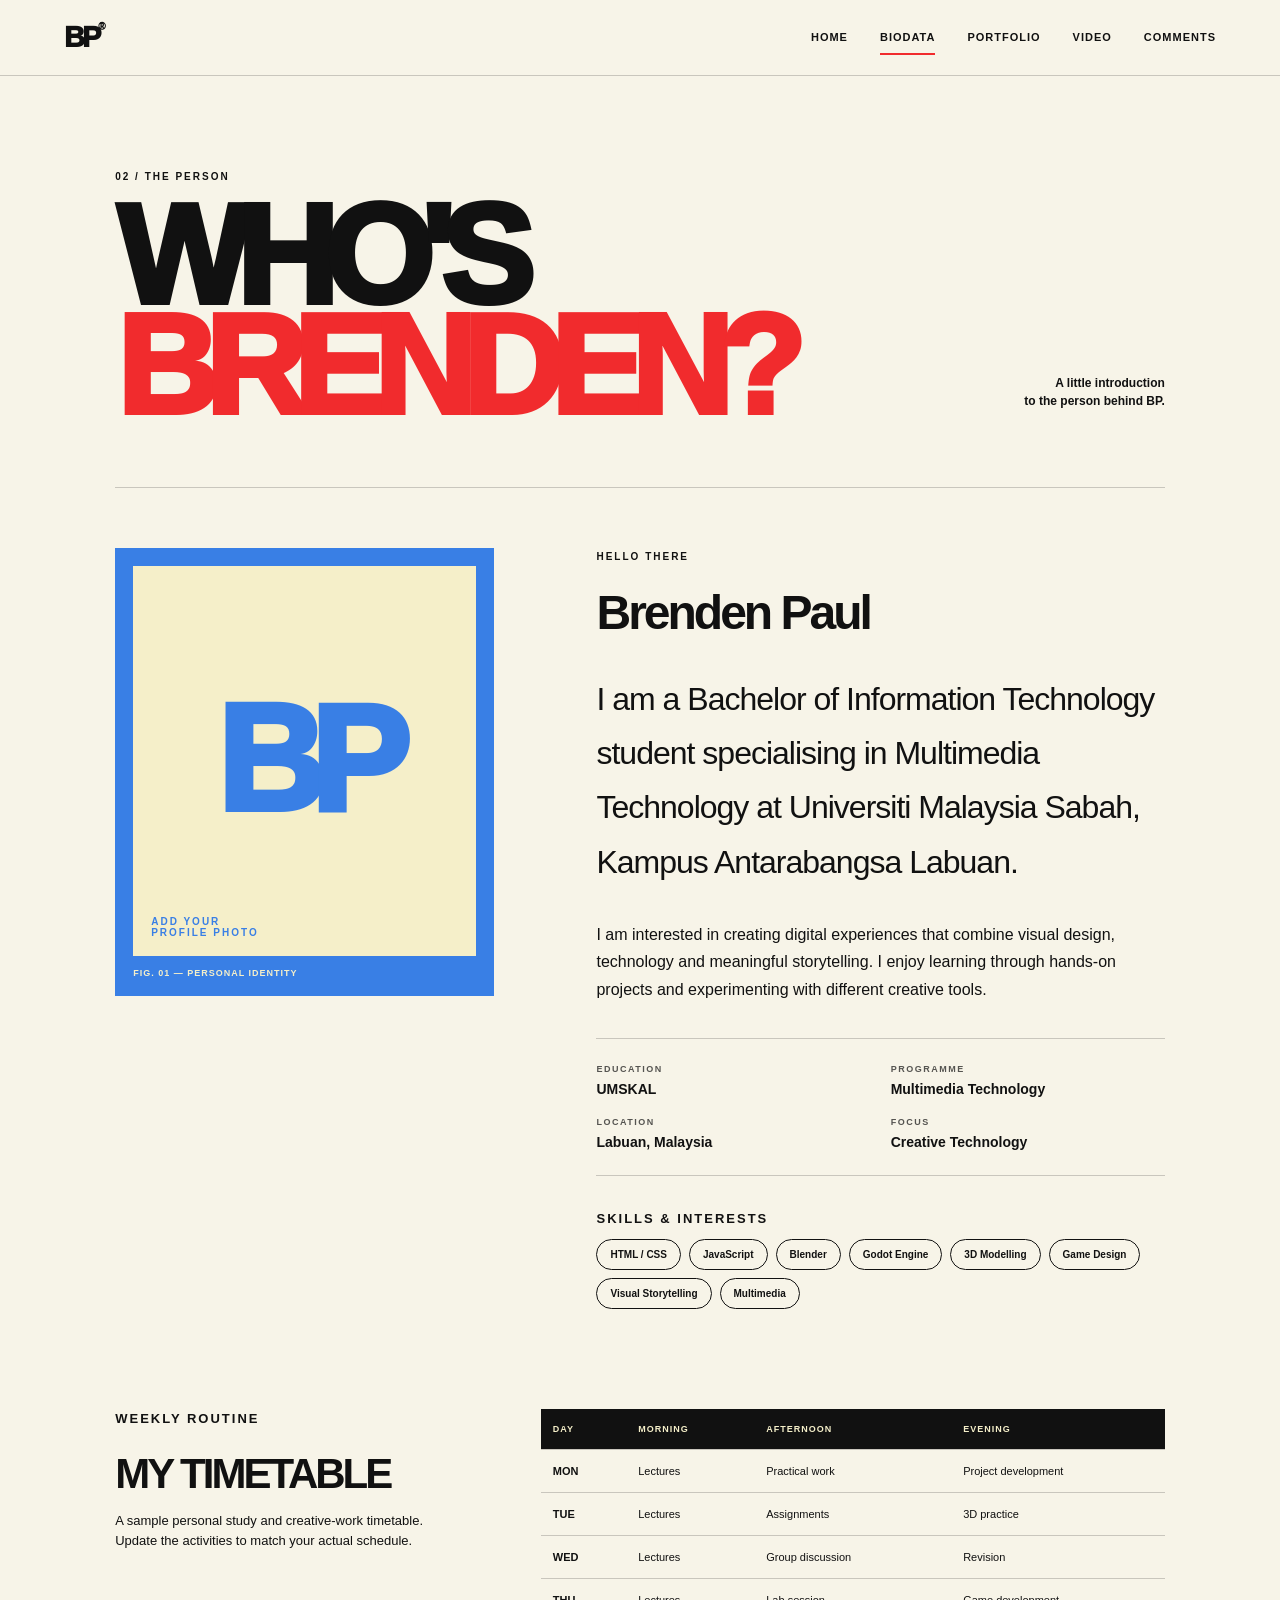
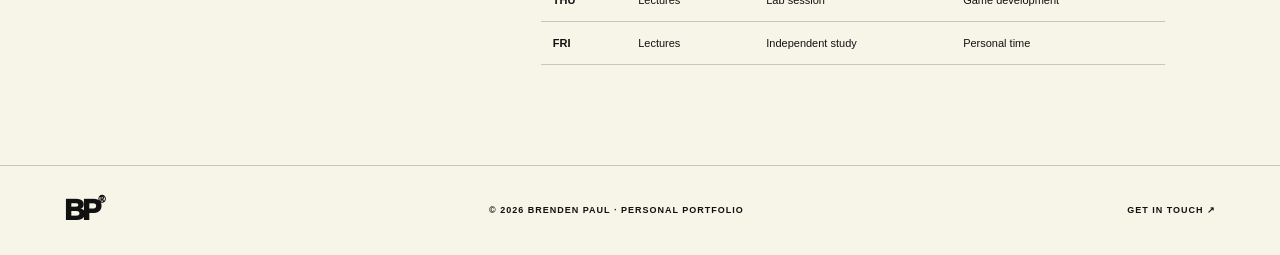
==== biodata.html @ ec5a2feb "Add files via upload" ====
<!DOCTYPE html><html lang="en"><head><meta charset="UTF-8"><meta name="viewport" content="width=device-width, initial-scale=1.0"><title>Biodata — Brenden Paul</title><link rel="stylesheet" href="css/style.css"><script defer src="js/main.js"></script></head><body>
<header class="site-header"><a class="wordmark" href="index.html">BP<span>®</span></a><button class="menu-toggle" aria-label="Toggle navigation">☰</button><nav class="nav"><a href="index.html">Home</a><a class="active" href="biodata.html">Biodata</a><a href="portfolio.html">Portfolio</a><a href="video.html">Video</a><a href="comments.html">Comments</a></nav></header>
<main class="inner-page"><div class="page-heading"><p class="eyebrow">02 / THE PERSON</p><h1>WHO'S<br><span>BRENDEN?</span></h1><p class="heading-aside">A little introduction<br>to the person behind BP.</p></div>
<section class="bio-layout"><div class="portrait-card"><div class="portrait-placeholder"><span>BP</span><small>ADD YOUR<br>PROFILE PHOTO</small></div><p class="card-caption">FIG. 01 — PERSONAL IDENTITY</p></div><div class="bio-content"><p class="eyebrow">HELLO THERE</p><h2>Brenden Paul</h2><p class="large-copy">I am a Bachelor of Information Technology student specialising in Multimedia Technology at Universiti Malaysia Sabah, Kampus Antarabangsa Labuan.</p><p>I am interested in creating digital experiences that combine visual design, technology and meaningful storytelling. I enjoy learning through hands-on projects and experimenting with different creative tools.</p>
<div class="data-grid"><div><small>EDUCATION</small><strong>UMSKAL</strong></div><div><small>PROGRAMME</small><strong>Multimedia Technology</strong></div><div><small>LOCATION</small><strong>Labuan, Malaysia</strong></div><div><small>FOCUS</small><strong>Creative Technology</strong></div></div>
<h3>SKILLS & INTERESTS</h3><div class="tags"><span>HTML / CSS</span><span>JavaScript</span><span>Blender</span><span>Godot Engine</span><span>3D Modelling</span><span>Game Design</span><span>Visual Storytelling</span><span>Multimedia</span></div></div></section>
<section class="timetable"><div><p class="eyebrow">WEEKLY ROUTINE</p><h2>MY TIMETABLE</h2><p>A sample personal study and creative-work timetable. Update the activities to match your actual schedule.</p></div><div class="table-wrap"><table><thead><tr><th>DAY</th><th>MORNING</th><th>AFTERNOON</th><th>EVENING</th></tr></thead><tbody>
<tr><td>MON</td><td>Lectures</td><td>Practical work</td><td>Project development</td></tr><tr><td>TUE</td><td>Lectures</td><td>Assignments</td><td>3D practice</td></tr><tr><td>WED</td><td>Lectures</td><td>Group discussion</td><td>Revision</td></tr><tr><td>THU</td><td>Lectures</td><td>Lab session</td><td>Game development</td></tr><tr><td>FRI</td><td>Lectures</td><td>Independent study</td><td>Personal time</td></tr></tbody></table></div></section></main>
<footer><a class="wordmark" href="index.html">BP<span>®</span></a><p>© 2026 BRENDEN PAUL · PERSONAL PORTFOLIO</p><a href="comments.html">GET IN TOUCH ↗</a></footer></body></html>
---- css/style.css ----
:root{--red:#f12b2d;--blue:#397fe5;--green:#1da65b;--cream:#f5efc9;--ink:#111;--paper:#f7f4e8;--line:rgba(17,17,17,.2)}
*{box-sizing:border-box}html{scroll-behavior:smooth}body{margin:0;background:var(--paper);color:var(--ink);font-family:Arial,Helvetica,sans-serif}a{color:inherit;text-decoration:none}.site-header{height:76px;padding:0 5vw;display:flex;align-items:center;justify-content:space-between;border-bottom:1px solid var(--line);background:var(--paper);position:relative;z-index:10}.wordmark{font-size:29px;font-weight:1000;letter-spacing:-3px}.wordmark span{font-size:10px;vertical-align:top;letter-spacing:0}.nav{display:flex;gap:32px}.nav a{font-size:11px;font-weight:800;letter-spacing:1px;text-transform:uppercase;padding:10px 0;border-bottom:2px solid transparent}.nav a:hover,.nav a.active{border-color:var(--red)}.menu-toggle{display:none;border:0;background:none;font-size:25px}
.hero{min-height:660px;background:var(--red);color:var(--cream);padding:80px 9vw 38px;position:relative;overflow:hidden;display:grid;grid-template-columns:1.05fr .95fr;align-items:center}.eyebrow{font-size:10px;font-weight:900;letter-spacing:2px;margin:0 0 20px}.hero h1,.page-heading h1{font-size:clamp(76px,12vw,170px);line-height:.78;letter-spacing:-.095em;margin:0;font-weight:1000}.hero h1 span:not(.star),.page-heading h1 span{color:var(--ink)}.star{font-size:.35em;vertical-align:top;display:inline-block;animation:spin 12s linear infinite}.intro{font-size:16px;line-height:1.6;max-width:340px;margin:34px 0}.button{display:inline-flex;gap:30px;align-items:center;background:var(--cream);color:var(--ink);padding:16px 20px;font-size:11px;font-weight:900;letter-spacing:1px;text-transform:uppercase;border:0;cursor:pointer;transition:.2s}.button:hover{transform:translateY(-4px);box-shadow:5px 5px 0 var(--ink)}.hero-art{height:430px;position:relative;display:grid;place-items:center}.globe{width:min(31vw,340px);aspect-ratio:1;border:9px solid var(--cream);border-radius:50%;position:relative;overflow:hidden;background:repeating-linear-gradient(0deg,transparent 0 48px,var(--cream) 50px 56px,transparent 58px 80px)}.globe:before,.globe:after{content:"";position:absolute;inset:0;border:5px solid var(--cream);border-radius:50%;transform:scaleX(.42)}.globe:after{transform:scaleX(.75)}.globe i{position:absolute;left:0;right:0;top:50%;border-top:5px solid var(--cream)}.globe i:nth-child(2){top:25%}.globe i:nth-child(3){top:75%}.globe i:nth-child(4){left:50%;top:0;bottom:0;border:0;border-left:5px solid var(--cream)}.orbit{position:absolute;border:2px solid var(--cream);width:390px;height:180px;border-radius:50%;transform:rotate(-28deg)}.orbit-two{transform:rotate(28deg);width:410px}.art-stamp{position:absolute;right:0;bottom:22px;background:var(--cream);color:var(--red);padding:12px;font-size:12px;font-weight:1000;line-height:1.2;transform:rotate(-5deg)}.side-note{position:absolute;left:0;bottom:30px;writing-mode:vertical-rl;font-size:9px;letter-spacing:2px;font-weight:bold}.hero-index{position:absolute;bottom:20px;left:9vw;right:9vw;display:flex;justify-content:space-between;font-size:9px;font-weight:900;letter-spacing:1.5px}.ticker{overflow:hidden;background:var(--ink);color:var(--cream);padding:15px 0;font-weight:1000;letter-spacing:2px;white-space:nowrap}.ticker div{display:inline-block;animation:marquee 20s linear infinite}.section-pad{padding:100px 10vw}.intro-grid{display:grid;grid-template-columns:1fr 1.2fr;gap:8vw}.intro-grid h2,.home-bottom h2{font-size:clamp(48px,7vw,90px);line-height:.85;letter-spacing:-.07em;margin:0}.large-copy{font-size:clamp(21px,2.5vw,32px);line-height:1.25;letter-spacing:-1px}.intro-grid p:not(.eyebrow){line-height:1.7;max-width:600px}.text-link{display:inline-block;margin-top:18px;border-bottom:2px solid var(--red);padding-bottom:6px;font-weight:900;font-size:12px}.feature-band{background:var(--blue);color:var(--cream);padding:70px 10vw;display:grid;grid-template-columns:.5fr 2fr .5fr;align-items:center;gap:20px}.feature-label{font-size:10px;font-weight:900;letter-spacing:2px;writing-mode:vertical-rl}.feature-band h2{font-size:clamp(55px,9vw,115px);line-height:.8;letter-spacing:-.08em;margin:15px 0}.feature-band p{max-width:390px;line-height:1.5}.blue-dot{color:var(--ink)}.feature-number{font-size:60px;font-weight:1000;text-align:right}.feature-number small{font-size:9px;letter-spacing:2px}.home-bottom{background:var(--green);color:var(--cream)}.home-bottom h2{margin-bottom:35px}.button-dark{background:var(--ink);color:var(--cream)}footer{padding:28px 5vw;display:flex;align-items:center;justify-content:space-between;border-top:1px solid var(--line);font-size:9px;font-weight:900;letter-spacing:1px}footer p{margin:0}
.inner-page{padding:70px 9vw 100px}.page-heading{position:relative;padding:25px 0 65px;border-bottom:1px solid var(--line);margin-bottom:60px}.page-heading h1{font-size:clamp(65px,11vw,145px)}.page-heading h1 span{color:var(--red)}.heading-aside{position:absolute;right:0;bottom:65px;font-size:12px;line-height:1.5;font-weight:bold;text-align:right}
.bio-layout{display:grid;grid-template-columns:.8fr 1.2fr;gap:8vw}.portrait-card{background:var(--blue);padding:18px;align-self:start}.portrait-placeholder{height:390px;background:var(--cream);display:grid;place-items:center;position:relative;color:var(--blue)}.portrait-placeholder span{font-size:150px;font-weight:1000;letter-spacing:-15px}.portrait-placeholder small{position:absolute;bottom:18px;left:18px;font-size:10px;font-weight:900;letter-spacing:2px}.card-caption{font-size:9px;font-weight:900;letter-spacing:1px;color:var(--cream);margin:12px 0 0}.bio-content h2{font-size:48px;letter-spacing:-3px;margin:0 0 15px}.bio-content p{line-height:1.7}.data-grid{display:grid;grid-template-columns:1fr 1fr;gap:20px;margin:35px 0;padding:25px 0;border-top:1px solid var(--line);border-bottom:1px solid var(--line)}.data-grid div{display:grid;gap:7px}.data-grid small,.project-info small{font-size:9px;font-weight:900;letter-spacing:1.5px;opacity:.7}.data-grid strong{font-size:14px}.bio-content h3{font-size:13px;letter-spacing:2px}.tags{display:flex;flex-wrap:wrap;gap:8px}.tags span{border:1px solid var(--ink);border-radius:30px;padding:9px 13px;font-size:10px;font-weight:800}.timetable{margin-top:100px;display:grid;grid-template-columns:.7fr 1.3fr;gap:7vw}.timetable h2{font-size:42px;letter-spacing:-3px;margin:0}.timetable p{font-size:13px;line-height:1.6}.table-wrap{overflow-x:auto}table{width:100%;border-collapse:collapse;font-size:11px}th,td{text-align:left;padding:15px 12px;border-bottom:1px solid var(--line)}th{background:var(--ink);color:var(--cream);font-size:9px;letter-spacing:1px}td:first-child{font-weight:900}
.project-grid{display:grid;grid-template-columns:1fr 1fr;gap:24px}.project-card{display:grid;grid-template-columns:.9fr 1.1fr;min-height:270px}.project-red{background:var(--red);color:var(--cream)}.project-blue{background:var(--blue);color:var(--cream)}.project-green{background:var(--green);color:var(--cream)}.project-cream{background:var(--cream);border:1px solid var(--line)}.project-graphic{min-height:270px;position:relative;display:grid;place-items:center;overflow:hidden}.project-graphic>span{position:absolute;bottom:15px;left:15px;font-size:30px;line-height:.8;font-weight:1000;letter-spacing:-2px}.mini-globe{width:145px;height:145px;border:5px solid var(--cream);border-radius:50%;background:repeating-linear-gradient(0deg,transparent 0 24px,var(--cream) 25px 29px,transparent 30px 40px);position:relative}.mini-globe:after{content:"";position:absolute;inset:0;border:4px solid var(--cream);border-radius:50%;transform:scaleX(.45)}.project-graphic .cube-stack{font-size:60px;line-height:.7;text-align:center}.forest-symbol{font-size:140px}.web-symbol{font-size:120px}.project-info{padding:25px;align-self:center}.project-info h2{font-size:29px;letter-spacing:-2px;margin:10px 0}.project-info p{font-size:12px;line-height:1.6}.project-type{font-size:8px;font-weight:900;letter-spacing:1px}.portfolio-note{font-size:10px;font-weight:900;letter-spacing:1px;margin-top:35px;line-height:1.6}
.video-section{max-width:900px;margin:auto}.video-frame{background:var(--ink);position:relative;padding:12px}.video-frame video{display:block;width:100%;aspect-ratio:16/9;background:#222}.video-overlay-label{position:absolute;top:25px;left:25px;color:var(--cream);font-size:9px;font-weight:900;letter-spacing:2px;pointer-events:none}.video-caption{display:flex;justify-content:space-between;gap:40px;align-items:start;padding:25px 0}.video-caption h2{font-size:35px;letter-spacing:-2px;margin:0}.video-caption>p{max-width:390px;font-size:13px;line-height:1.7}.video-tip{margin-top:60px;background:var(--cream);border:1px solid var(--line);padding:25px;display:flex;gap:50px;align-items:center}.video-tip span{font-size:10px;font-weight:1000;letter-spacing:1px;white-space:nowrap}.video-tip p{font-size:13px;line-height:1.6}
.contact-layout{display:grid;grid-template-columns:1fr 1fr;gap:10vw}.contact-copy h2{font-size:clamp(45px,7vw,80px);letter-spacing:-.08em;line-height:.85;margin:0 0 25px}.contact-copy>p:not(.eyebrow){max-width:340px;line-height:1.7;font-size:14px}.contact-stamp{margin-top:55px;width:160px;height:160px;border-radius:50%;background:var(--red);color:var(--cream);display:grid;place-content:center;text-align:center;font-size:29px;font-weight:1000;line-height:.8;transform:rotate(-12deg)}.contact-stamp span{font-size:20px;margin-top:10px}.comment-form{display:grid;gap:10px}.comment-form label{font-size:9px;font-weight:1000;letter-spacing:1.5px;margin-top:10px}.comment-form input,.comment-form textarea,.comment-form select{width:100%;padding:15px;background:transparent;border:1px solid var(--line);font:inherit;font-size:13px;border-radius:0}.comment-form textarea{resize:vertical}.comment-form .button{justify-self:start;margin-top:15px}.form-status{font-size:9px;font-weight:900;letter-spacing:1px;line-height:1.5}
@keyframes spin{to{transform:rotate(360deg)}}@keyframes marquee{to{transform:translateX(-50%)}}
@media(max-width:760px){.site-header{height:65px}.menu-toggle{display:block}.nav{display:none;position:absolute;top:65px;left:0;right:0;background:var(--paper);padding:20px 5vw;flex-direction:column;gap:12px;border-bottom:1px solid var(--line)}.nav.open{display:flex}.hero{grid-template-columns:1fr;padding:65px 7vw 65px;gap:15px}.hero-art{height:300px}.globe{width:230px}.orbit{width:280px;height:130px}.orbit-two{width:300px}.hero h1{font-size:clamp(75px,18vw,125px)}.hero-index{left:7vw;right:7vw;font-size:7px}.section-pad{padding:65px 7vw}.intro-grid,.bio-layout,.timetable,.contact-layout{grid-template-columns:1fr;gap:35px}.feature-band{padding:55px 7vw;grid-template-columns:30px 1fr 50px}.feature-number{font-size:35px}.page-heading{padding-bottom:90px}.page-heading h1{font-size:clamp(65px,15vw,105px)}.heading-aside{bottom:25px;left:0;right:auto;text-align:left}.project-grid{grid-template-columns:1fr}.project-card{min-height:240px}.project-graphic{min-height:240px}.video-caption,.video-tip{display:block}.video-caption>p{margin-top:15px}.video-tip span{display:block;margin-bottom:10px}footer{gap:15px;flex-wrap:wrap}footer p{order:3;width:100%}}
@media(max-width:420px){.project-card{grid-template-columns:1fr}.project-graphic{min-height:190px}.project-graphic>span{font-size:26px}.portrait-placeholder{height:300px}.data-grid{grid-template-columns:1fr 1fr}}
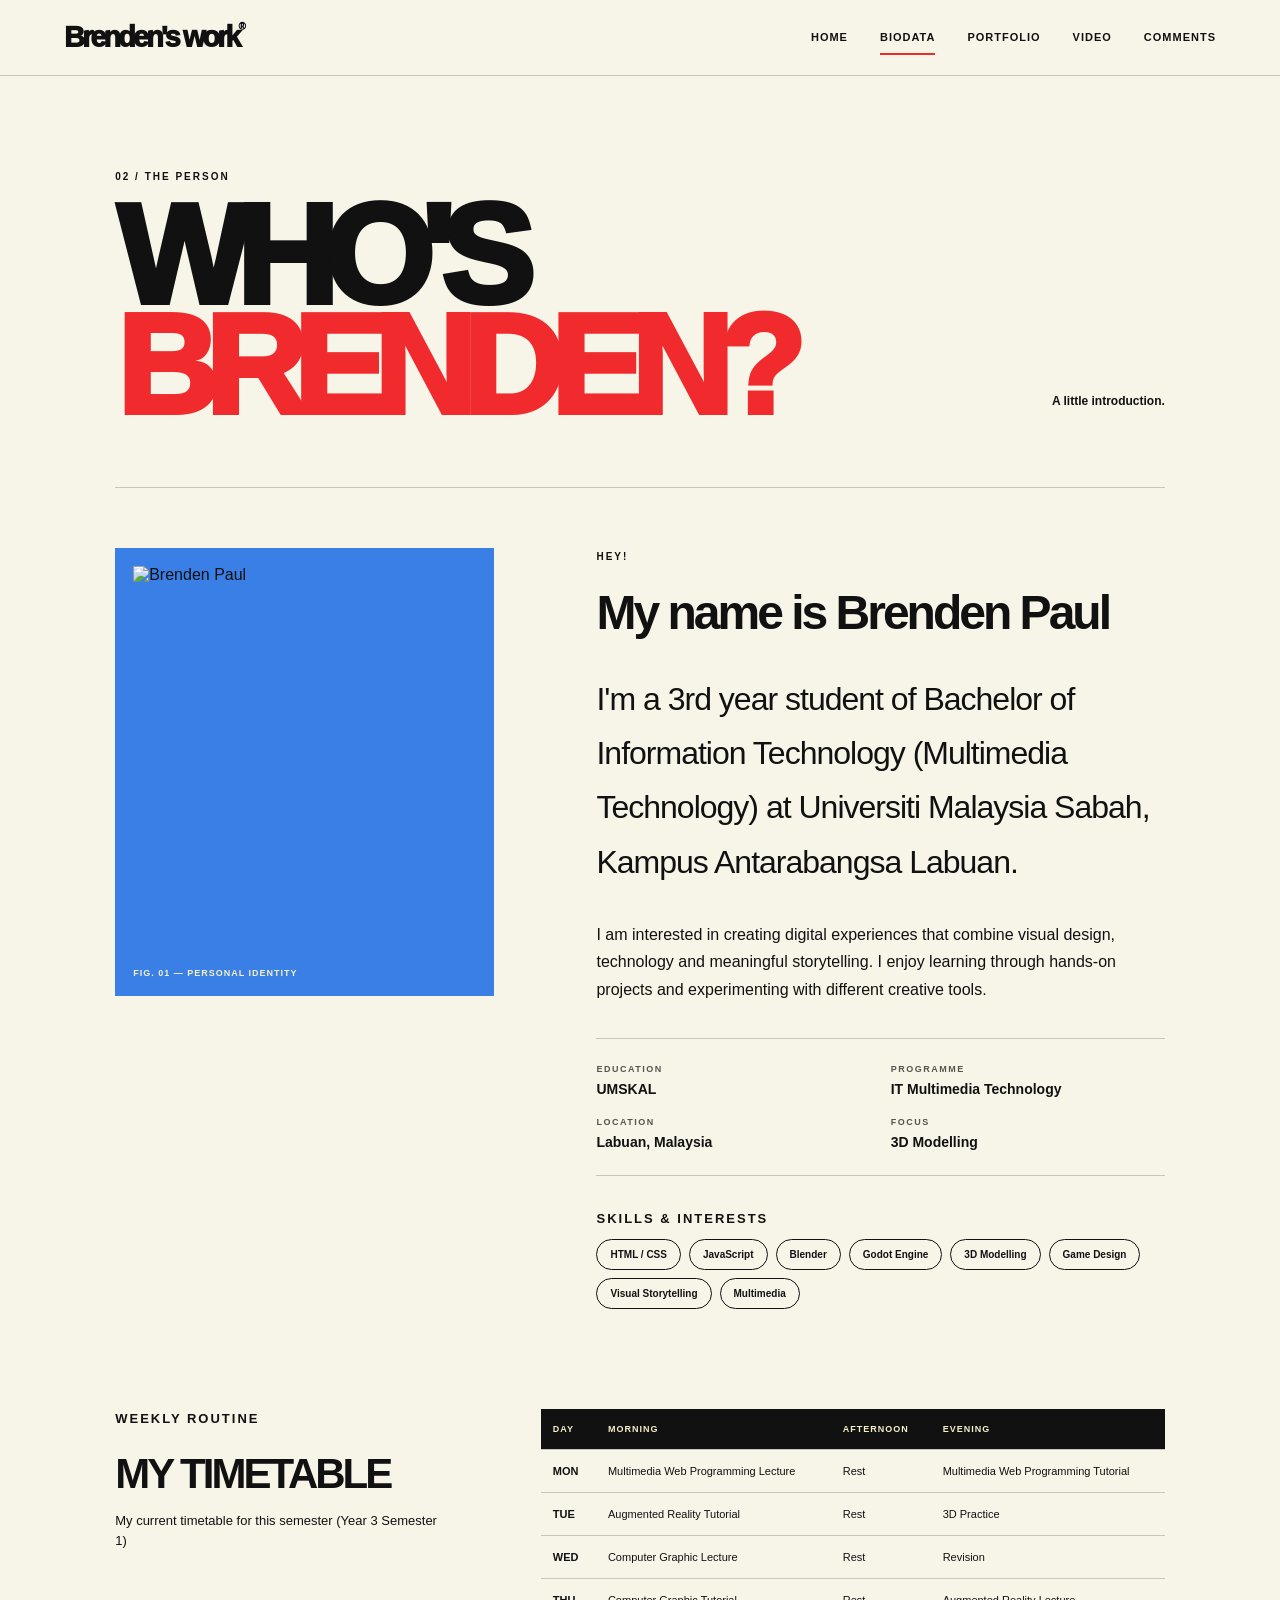
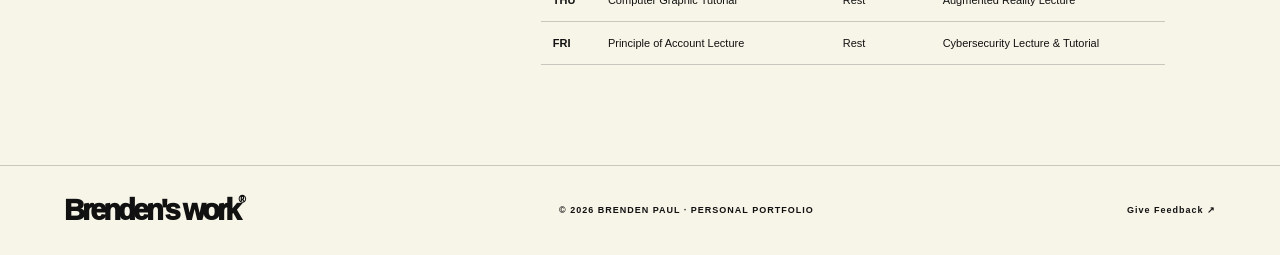
==== commit 8dd80611: "Update biodata.html" ====
--- a/biodata.html
+++ b/biodata.html
@@ -1,9 +1,260 @@
-<!DOCTYPE html><html lang="en"><head><meta charset="UTF-8"><meta name="viewport" content="width=device-width, initial-scale=1.0"><title>Biodata — Brenden Paul</title><link rel="stylesheet" href="css/style.css"><script defer src="js/main.js"></script></head><body>
-<header class="site-header"><a class="wordmark" href="index.html">BP<span>®</span></a><button class="menu-toggle" aria-label="Toggle navigation">☰</button><nav class="nav"><a href="index.html">Home</a><a class="active" href="biodata.html">Biodata</a><a href="portfolio.html">Portfolio</a><a href="video.html">Video</a><a href="comments.html">Comments</a></nav></header>
-<main class="inner-page"><div class="page-heading"><p class="eyebrow">02 / THE PERSON</p><h1>WHO'S<br><span>BRENDEN?</span></h1><p class="heading-aside">A little introduction<br>to the person behind BP.</p></div>
-<section class="bio-layout"><div class="portrait-card"><div class="portrait-placeholder"><span>BP</span><small>ADD YOUR<br>PROFILE PHOTO</small></div><p class="card-caption">FIG. 01 — PERSONAL IDENTITY</p></div><div class="bio-content"><p class="eyebrow">HELLO THERE</p><h2>Brenden Paul</h2><p class="large-copy">I am a Bachelor of Information Technology student specialising in Multimedia Technology at Universiti Malaysia Sabah, Kampus Antarabangsa Labuan.</p><p>I am interested in creating digital experiences that combine visual design, technology and meaningful storytelling. I enjoy learning through hands-on projects and experimenting with different creative tools.</p>
-<div class="data-grid"><div><small>EDUCATION</small><strong>UMSKAL</strong></div><div><small>PROGRAMME</small><strong>Multimedia Technology</strong></div><div><small>LOCATION</small><strong>Labuan, Malaysia</strong></div><div><small>FOCUS</small><strong>Creative Technology</strong></div></div>
-<h3>SKILLS & INTERESTS</h3><div class="tags"><span>HTML / CSS</span><span>JavaScript</span><span>Blender</span><span>Godot Engine</span><span>3D Modelling</span><span>Game Design</span><span>Visual Storytelling</span><span>Multimedia</span></div></div></section>
-<section class="timetable"><div><p class="eyebrow">WEEKLY ROUTINE</p><h2>MY TIMETABLE</h2><p>A sample personal study and creative-work timetable. Update the activities to match your actual schedule.</p></div><div class="table-wrap"><table><thead><tr><th>DAY</th><th>MORNING</th><th>AFTERNOON</th><th>EVENING</th></tr></thead><tbody>
-<tr><td>MON</td><td>Lectures</td><td>Practical work</td><td>Project development</td></tr><tr><td>TUE</td><td>Lectures</td><td>Assignments</td><td>3D practice</td></tr><tr><td>WED</td><td>Lectures</td><td>Group discussion</td><td>Revision</td></tr><tr><td>THU</td><td>Lectures</td><td>Lab session</td><td>Game development</td></tr><tr><td>FRI</td><td>Lectures</td><td>Independent study</td><td>Personal time</td></tr></tbody></table></div></section></main>
-<footer><a class="wordmark" href="index.html">BP<span>®</span></a><p>© 2026 BRENDEN PAUL · PERSONAL PORTFOLIO</p><a href="comments.html">GET IN TOUCH ↗</a></footer></body></html>+
+<!DOCTYPE html>
+<html lang="en">
+
+<head>
+
+  <!-- Basic webpage settings -->
+  <meta charset="UTF-8">
+  <meta name="viewport" content="width=device-width, initial-scale=1.0">
+
+  <!-- Browser tab title -->
+  <title>Biodata — Brenden Paul</title>
+
+  <!-- Connect CSS and JavaScript -->
+  <link rel="stylesheet" href="css/style.css">
+  <script defer src="js/main.js"></script>
+
+</head>
+
+<body>
+
+<!-- HEADER -->
+<header class="site-header">
+
+  <a class="wordmark" href="index.html">Brenden's work<span>®</span></a>
+
+  <!-- Mobile menu button -->
+  <button class="menu-toggle" aria-label="Toggle navigation">☰</button>
+
+  <!-- Website navigation -->
+  <nav class="nav">
+    <a href="index.html">Home</a>
+    <a class="active" href="biodata.html">Biodata</a>
+    <a href="portfolio.html">Portfolio</a>
+    <a href="video.html">Video</a>
+    <a href="comments.html">Comments</a>
+  </nav>
+
+</header>
+
+
+<main class="inner-page">
+
+  <!-- =====================================
+       PAGE TITLE
+  ====================================== -->
+
+  <div class="page-heading">
+
+    <p class="eyebrow">02 / THE PERSON</p>
+
+    <h1>
+      WHO'S<br>
+      <span>BRENDEN?</span>
+    </h1>
+
+    <!-- Small text beside the heading -->
+    <p class="heading-aside">
+      A little introduction.
+    </p>
+
+  </div>
+
+
+  <!-- =====================================
+       PERSONAL INFORMATION
+  ====================================== -->
+
+  <section class="bio-layout">
+
+    <!-- PROFILE PHOTO -->
+    <div class="portrait-card">
+
+      <!-- EDIT HERE:
+           Replace this placeholder with your photo.
+           Put your image inside the assets folder.
+      -->
+
+      <img src="assets/profile.jpg" alt="Brenden Paul" class="portrait">
+
+
+      <p class="card-caption">
+        FIG. 01 — PERSONAL IDENTITY
+      </p>
+
+    </div>
+
+
+    <!-- BIODATA CONTENT -->
+    <div class="bio-content">
+
+      <p class="eyebrow">HEY!</p>
+
+      <!-- EDIT HERE: Your name -->
+      <h2>My name is Brenden Paul</h2>
+
+      <!-- EDIT HERE: Personal introduction -->
+      <p class="large-copy">
+        I'm a 3rd year student of Bachelor of Information Technology (Multimedia Technology) at Universiti Malaysia Sabah, Kampus Antarabangsa Labuan.
+      </p>
+
+      <!-- EDIT HERE: Additional information about yourself -->
+      <p>
+        I am interested in creating digital experiences that combine visual design, technology and meaningful storytelling. I enjoy learning through hands-on projects and experimenting with different creative tools.
+      </p>
+
+
+      <!-- =================================
+           PERSONAL DATA
+      ================================== -->
+
+      <div class="data-grid">
+
+        <div>
+          <small>EDUCATION</small>
+          <strong>UMSKAL</strong>
+        </div>
+
+        <div>
+          <small>PROGRAMME</small>
+          <strong>IT Multimedia Technology</strong>
+        </div>
+
+        <div>
+          <small>LOCATION</small>
+          <strong>Labuan, Malaysia</strong>
+        </div>
+
+        <div>
+          <small>FOCUS</small>
+          <strong>3D Modelling</strong>
+        </div>
+
+      </div>
+
+
+      <!-- =================================
+           SKILLS AND INTERESTS
+      ================================== -->
+
+      <h3>SKILLS & INTERESTS</h3>
+
+      <!-- Add or remove skill tags here -->
+      <div class="tags">
+
+        <span>HTML / CSS</span>
+        <span>JavaScript</span>
+        <span>Blender</span>
+        <span>Godot Engine</span>
+        <span>3D Modelling</span>
+        <span>Game Design</span>
+        <span>Visual Storytelling</span>
+        <span>Multimedia</span>
+
+      </div>
+
+    </div>
+
+  </section>
+
+
+  <!-- =====================================
+       WEEKLY TIMETABLE
+  ====================================== -->
+
+  <section class="timetable">
+
+    <div>
+
+      <p class="eyebrow">WEEKLY ROUTINE</p>
+
+      <h2>MY TIMETABLE</h2>
+
+      <!-- EDIT HERE: Explain your timetable -->
+      <p>
+        My current timetable for this semester (Year 3 Semester 1)
+      </p>
+
+    </div>
+
+
+    <!-- TABLE CONTAINER -->
+    <div class="table-wrap">
+
+      <table>
+
+        <!-- COLUMN HEADINGS -->
+        <thead>
+          <tr>
+            <th>DAY</th>
+            <th>MORNING</th>
+            <th>AFTERNOON</th>
+            <th>EVENING</th>
+          </tr>
+        </thead>
+
+
+        <!-- TIMETABLE INFORMATION -->
+        <tbody>
+
+          <!-- EDIT HERE: Change each activity -->
+          <tr>
+            <td>MON</td>
+            <td>Multimedia Web Programming Lecture</td>
+            <td>Rest</td>
+            <td>Multimedia Web Programming Tutorial</td>
+          </tr>
+
+          <tr>
+            <td>TUE</td>
+            <td>Augmented Reality Tutorial</td>
+            <td>Rest</td>
+            <td>3D Practice</td>
+          </tr>
+
+          <tr>
+            <td>WED</td>
+            <td>Computer Graphic Lecture</td>
+            <td>Rest</td>
+            <td>Revision</td>
+          </tr>
+
+          <tr>
+            <td>THU</td>
+            <td>Computer Graphic Tutorial</td>
+            <td>Rest</td>
+            <td>Augmented Reality Lecture</td>
+          </tr>
+
+          <tr>
+            <td>FRI</td>
+            <td>Principle of Account Lecture</td>
+            <td>Rest</td>
+            <td>Cybersecurity Lecture & Tutorial</td>
+          </tr>
+
+        </tbody>
+
+      </table>
+
+    </div>
+
+  </section>
+
+</main>
+
+
+<!-- FOOTER -->
+<footer>
+
+  <a class="wordmark" href="index.html">Brenden's work<span>®</span></a>
+
+  <p>© 2026 BRENDEN PAUL · PERSONAL PORTFOLIO</p>
+
+  <a href="comments.html">Give Feedback ↗</a>
+
+</footer>
+
+</body>
+</html>
--- a/css/style.css
+++ b/css/style.css
@@ -1,11 +1,1743 @@
-:root{--red:#f12b2d;--blue:#397fe5;--green:#1da65b;--cream:#f5efc9;--ink:#111;--paper:#f7f4e8;--line:rgba(17,17,17,.2)}
-*{box-sizing:border-box}html{scroll-behavior:smooth}body{margin:0;background:var(--paper);color:var(--ink);font-family:Arial,Helvetica,sans-serif}a{color:inherit;text-decoration:none}.site-header{height:76px;padding:0 5vw;display:flex;align-items:center;justify-content:space-between;border-bottom:1px solid var(--line);background:var(--paper);position:relative;z-index:10}.wordmark{font-size:29px;font-weight:1000;letter-spacing:-3px}.wordmark span{font-size:10px;vertical-align:top;letter-spacing:0}.nav{display:flex;gap:32px}.nav a{font-size:11px;font-weight:800;letter-spacing:1px;text-transform:uppercase;padding:10px 0;border-bottom:2px solid transparent}.nav a:hover,.nav a.active{border-color:var(--red)}.menu-toggle{display:none;border:0;background:none;font-size:25px}
-.hero{min-height:660px;background:var(--red);color:var(--cream);padding:80px 9vw 38px;position:relative;overflow:hidden;display:grid;grid-template-columns:1.05fr .95fr;align-items:center}.eyebrow{font-size:10px;font-weight:900;letter-spacing:2px;margin:0 0 20px}.hero h1,.page-heading h1{font-size:clamp(76px,12vw,170px);line-height:.78;letter-spacing:-.095em;margin:0;font-weight:1000}.hero h1 span:not(.star),.page-heading h1 span{color:var(--ink)}.star{font-size:.35em;vertical-align:top;display:inline-block;animation:spin 12s linear infinite}.intro{font-size:16px;line-height:1.6;max-width:340px;margin:34px 0}.button{display:inline-flex;gap:30px;align-items:center;background:var(--cream);color:var(--ink);padding:16px 20px;font-size:11px;font-weight:900;letter-spacing:1px;text-transform:uppercase;border:0;cursor:pointer;transition:.2s}.button:hover{transform:translateY(-4px);box-shadow:5px 5px 0 var(--ink)}.hero-art{height:430px;position:relative;display:grid;place-items:center}.globe{width:min(31vw,340px);aspect-ratio:1;border:9px solid var(--cream);border-radius:50%;position:relative;overflow:hidden;background:repeating-linear-gradient(0deg,transparent 0 48px,var(--cream) 50px 56px,transparent 58px 80px)}.globe:before,.globe:after{content:"";position:absolute;inset:0;border:5px solid var(--cream);border-radius:50%;transform:scaleX(.42)}.globe:after{transform:scaleX(.75)}.globe i{position:absolute;left:0;right:0;top:50%;border-top:5px solid var(--cream)}.globe i:nth-child(2){top:25%}.globe i:nth-child(3){top:75%}.globe i:nth-child(4){left:50%;top:0;bottom:0;border:0;border-left:5px solid var(--cream)}.orbit{position:absolute;border:2px solid var(--cream);width:390px;height:180px;border-radius:50%;transform:rotate(-28deg)}.orbit-two{transform:rotate(28deg);width:410px}.art-stamp{position:absolute;right:0;bottom:22px;background:var(--cream);color:var(--red);padding:12px;font-size:12px;font-weight:1000;line-height:1.2;transform:rotate(-5deg)}.side-note{position:absolute;left:0;bottom:30px;writing-mode:vertical-rl;font-size:9px;letter-spacing:2px;font-weight:bold}.hero-index{position:absolute;bottom:20px;left:9vw;right:9vw;display:flex;justify-content:space-between;font-size:9px;font-weight:900;letter-spacing:1.5px}.ticker{overflow:hidden;background:var(--ink);color:var(--cream);padding:15px 0;font-weight:1000;letter-spacing:2px;white-space:nowrap}.ticker div{display:inline-block;animation:marquee 20s linear infinite}.section-pad{padding:100px 10vw}.intro-grid{display:grid;grid-template-columns:1fr 1.2fr;gap:8vw}.intro-grid h2,.home-bottom h2{font-size:clamp(48px,7vw,90px);line-height:.85;letter-spacing:-.07em;margin:0}.large-copy{font-size:clamp(21px,2.5vw,32px);line-height:1.25;letter-spacing:-1px}.intro-grid p:not(.eyebrow){line-height:1.7;max-width:600px}.text-link{display:inline-block;margin-top:18px;border-bottom:2px solid var(--red);padding-bottom:6px;font-weight:900;font-size:12px}.feature-band{background:var(--blue);color:var(--cream);padding:70px 10vw;display:grid;grid-template-columns:.5fr 2fr .5fr;align-items:center;gap:20px}.feature-label{font-size:10px;font-weight:900;letter-spacing:2px;writing-mode:vertical-rl}.feature-band h2{font-size:clamp(55px,9vw,115px);line-height:.8;letter-spacing:-.08em;margin:15px 0}.feature-band p{max-width:390px;line-height:1.5}.blue-dot{color:var(--ink)}.feature-number{font-size:60px;font-weight:1000;text-align:right}.feature-number small{font-size:9px;letter-spacing:2px}.home-bottom{background:var(--green);color:var(--cream)}.home-bottom h2{margin-bottom:35px}.button-dark{background:var(--ink);color:var(--cream)}footer{padding:28px 5vw;display:flex;align-items:center;justify-content:space-between;border-top:1px solid var(--line);font-size:9px;font-weight:900;letter-spacing:1px}footer p{margin:0}
-.inner-page{padding:70px 9vw 100px}.page-heading{position:relative;padding:25px 0 65px;border-bottom:1px solid var(--line);margin-bottom:60px}.page-heading h1{font-size:clamp(65px,11vw,145px)}.page-heading h1 span{color:var(--red)}.heading-aside{position:absolute;right:0;bottom:65px;font-size:12px;line-height:1.5;font-weight:bold;text-align:right}
-.bio-layout{display:grid;grid-template-columns:.8fr 1.2fr;gap:8vw}.portrait-card{background:var(--blue);padding:18px;align-self:start}.portrait-placeholder{height:390px;background:var(--cream);display:grid;place-items:center;position:relative;color:var(--blue)}.portrait-placeholder span{font-size:150px;font-weight:1000;letter-spacing:-15px}.portrait-placeholder small{position:absolute;bottom:18px;left:18px;font-size:10px;font-weight:900;letter-spacing:2px}.card-caption{font-size:9px;font-weight:900;letter-spacing:1px;color:var(--cream);margin:12px 0 0}.bio-content h2{font-size:48px;letter-spacing:-3px;margin:0 0 15px}.bio-content p{line-height:1.7}.data-grid{display:grid;grid-template-columns:1fr 1fr;gap:20px;margin:35px 0;padding:25px 0;border-top:1px solid var(--line);border-bottom:1px solid var(--line)}.data-grid div{display:grid;gap:7px}.data-grid small,.project-info small{font-size:9px;font-weight:900;letter-spacing:1.5px;opacity:.7}.data-grid strong{font-size:14px}.bio-content h3{font-size:13px;letter-spacing:2px}.tags{display:flex;flex-wrap:wrap;gap:8px}.tags span{border:1px solid var(--ink);border-radius:30px;padding:9px 13px;font-size:10px;font-weight:800}.timetable{margin-top:100px;display:grid;grid-template-columns:.7fr 1.3fr;gap:7vw}.timetable h2{font-size:42px;letter-spacing:-3px;margin:0}.timetable p{font-size:13px;line-height:1.6}.table-wrap{overflow-x:auto}table{width:100%;border-collapse:collapse;font-size:11px}th,td{text-align:left;padding:15px 12px;border-bottom:1px solid var(--line)}th{background:var(--ink);color:var(--cream);font-size:9px;letter-spacing:1px}td:first-child{font-weight:900}
-.project-grid{display:grid;grid-template-columns:1fr 1fr;gap:24px}.project-card{display:grid;grid-template-columns:.9fr 1.1fr;min-height:270px}.project-red{background:var(--red);color:var(--cream)}.project-blue{background:var(--blue);color:var(--cream)}.project-green{background:var(--green);color:var(--cream)}.project-cream{background:var(--cream);border:1px solid var(--line)}.project-graphic{min-height:270px;position:relative;display:grid;place-items:center;overflow:hidden}.project-graphic>span{position:absolute;bottom:15px;left:15px;font-size:30px;line-height:.8;font-weight:1000;letter-spacing:-2px}.mini-globe{width:145px;height:145px;border:5px solid var(--cream);border-radius:50%;background:repeating-linear-gradient(0deg,transparent 0 24px,var(--cream) 25px 29px,transparent 30px 40px);position:relative}.mini-globe:after{content:"";position:absolute;inset:0;border:4px solid var(--cream);border-radius:50%;transform:scaleX(.45)}.project-graphic .cube-stack{font-size:60px;line-height:.7;text-align:center}.forest-symbol{font-size:140px}.web-symbol{font-size:120px}.project-info{padding:25px;align-self:center}.project-info h2{font-size:29px;letter-spacing:-2px;margin:10px 0}.project-info p{font-size:12px;line-height:1.6}.project-type{font-size:8px;font-weight:900;letter-spacing:1px}.portfolio-note{font-size:10px;font-weight:900;letter-spacing:1px;margin-top:35px;line-height:1.6}
-.video-section{max-width:900px;margin:auto}.video-frame{background:var(--ink);position:relative;padding:12px}.video-frame video{display:block;width:100%;aspect-ratio:16/9;background:#222}.video-overlay-label{position:absolute;top:25px;left:25px;color:var(--cream);font-size:9px;font-weight:900;letter-spacing:2px;pointer-events:none}.video-caption{display:flex;justify-content:space-between;gap:40px;align-items:start;padding:25px 0}.video-caption h2{font-size:35px;letter-spacing:-2px;margin:0}.video-caption>p{max-width:390px;font-size:13px;line-height:1.7}.video-tip{margin-top:60px;background:var(--cream);border:1px solid var(--line);padding:25px;display:flex;gap:50px;align-items:center}.video-tip span{font-size:10px;font-weight:1000;letter-spacing:1px;white-space:nowrap}.video-tip p{font-size:13px;line-height:1.6}
-.contact-layout{display:grid;grid-template-columns:1fr 1fr;gap:10vw}.contact-copy h2{font-size:clamp(45px,7vw,80px);letter-spacing:-.08em;line-height:.85;margin:0 0 25px}.contact-copy>p:not(.eyebrow){max-width:340px;line-height:1.7;font-size:14px}.contact-stamp{margin-top:55px;width:160px;height:160px;border-radius:50%;background:var(--red);color:var(--cream);display:grid;place-content:center;text-align:center;font-size:29px;font-weight:1000;line-height:.8;transform:rotate(-12deg)}.contact-stamp span{font-size:20px;margin-top:10px}.comment-form{display:grid;gap:10px}.comment-form label{font-size:9px;font-weight:1000;letter-spacing:1.5px;margin-top:10px}.comment-form input,.comment-form textarea,.comment-form select{width:100%;padding:15px;background:transparent;border:1px solid var(--line);font:inherit;font-size:13px;border-radius:0}.comment-form textarea{resize:vertical}.comment-form .button{justify-self:start;margin-top:15px}.form-status{font-size:9px;font-weight:900;letter-spacing:1px;line-height:1.5}
-@keyframes spin{to{transform:rotate(360deg)}}@keyframes marquee{to{transform:translateX(-50%)}}
-@media(max-width:760px){.site-header{height:65px}.menu-toggle{display:block}.nav{display:none;position:absolute;top:65px;left:0;right:0;background:var(--paper);padding:20px 5vw;flex-direction:column;gap:12px;border-bottom:1px solid var(--line)}.nav.open{display:flex}.hero{grid-template-columns:1fr;padding:65px 7vw 65px;gap:15px}.hero-art{height:300px}.globe{width:230px}.orbit{width:280px;height:130px}.orbit-two{width:300px}.hero h1{font-size:clamp(75px,18vw,125px)}.hero-index{left:7vw;right:7vw;font-size:7px}.section-pad{padding:65px 7vw}.intro-grid,.bio-layout,.timetable,.contact-layout{grid-template-columns:1fr;gap:35px}.feature-band{padding:55px 7vw;grid-template-columns:30px 1fr 50px}.feature-number{font-size:35px}.page-heading{padding-bottom:90px}.page-heading h1{font-size:clamp(65px,15vw,105px)}.heading-aside{bottom:25px;left:0;right:auto;text-align:left}.project-grid{grid-template-columns:1fr}.project-card{min-height:240px}.project-graphic{min-height:240px}.video-caption,.video-tip{display:block}.video-caption>p{margin-top:15px}.video-tip span{display:block;margin-bottom:10px}footer{gap:15px;flex-wrap:wrap}footer p{order:3;width:100%}}
-@media(max-width:420px){.project-card{grid-template-columns:1fr}.project-graphic{min-height:190px}.project-graphic>span{font-size:26px}.portrait-placeholder{height:300px}.data-grid{grid-template-columns:1fr 1fr}}
+
+/* ==========================================
+   1. GLOBAL COLOUR VARIABLES
+   These variables control the website theme.
+   Change the HEX values to change colours.
+========================================== */
+
+:root {
+
+  /* Main Nike-inspired retro colours */
+  --red: #f12b2d;
+  --blue: #397fe5;
+  --green: #1da65b;
+  --cream: #f5efc9;
+
+  /* General website colours */
+  --ink: #111;
+  --paper: #f7f4e8;
+
+  /* Border transparency */
+  --line: rgba(17,17,17,.2);
+
+}
+
+
+/* ==========================================
+   2. GENERAL WEBSITE SETTINGS
+   Applies to all HTML elements.
+========================================== */
+
+/* Includes padding and border in element dimensions */
+* {
+  box-sizing: border-box;
+}
+
+/* Smooth scrolling when clicking page links */
+html {
+  scroll-behavior: smooth;
+}
+
+/* Main body settings */
+body {
+  margin: 0;
+  background: var(--paper);
+  color: var(--ink);
+
+  /* EDIT HERE: Change website font */
+  font-family: Arial, Helvetica, sans-serif;
+}
+
+/* Remove default underline from links */
+a {
+  color: inherit;
+  text-decoration: none;
+}
+
+
+/* ==========================================
+   3. HEADER AND NAVIGATION
+========================================== */
+
+/* Main navigation container */
+.site-header {
+  height: 76px;
+
+  /* Space on left and right */
+  padding: 0 5vw;
+
+  display: flex;
+
+  /* Push logo and navigation apart */
+  align-items: center;
+  justify-content: space-between;
+
+  border-bottom: 1px solid var(--line);
+
+  background: var(--paper);
+
+  /* Keeps navigation above other elements */
+  position: relative;
+  z-index: 10;
+}
+
+
+/* Website logo */
+.wordmark {
+  font-size: 29px;
+  font-weight: 1000;
+
+  /* Negative letter spacing makes logo compact */
+  letter-spacing: -3px;
+}
+
+/* Registered trademark symbol */
+.wordmark span {
+  font-size: 10px;
+  vertical-align: top;
+  letter-spacing: 0;
+}
+
+
+/* Navigation links container */
+.nav {
+  display: flex;
+  gap: 32px;
+}
+
+
+/* Individual navigation links */
+.nav a {
+  font-size: 11px;
+  font-weight: 800;
+  letter-spacing: 1px;
+  text-transform: uppercase;
+
+  padding: 10px 0;
+
+  /* Invisible border before hover */
+  border-bottom: 2px solid transparent;
+}
+
+
+/* Hover effect and current page indicator */
+.nav a:hover,
+.nav a.active {
+  border-color: var(--red);
+}
+
+
+/* Mobile menu button */
+.menu-toggle {
+  display: none;
+  border: 0;
+  background: none;
+  font-size: 25px;
+}
+
+
+/* ==========================================
+   4. HOMEPAGE HERO SECTION
+   Controls the large red introduction area.
+========================================== */
+
+.hero {
+
+  /* Minimum height of hero section */
+  min-height: 660px;
+
+  background: var(--red);
+  color: var(--cream);
+
+  padding: 80px 9vw 38px;
+
+  /* Allows globe and decorations to be positioned */
+  position: relative;
+
+  /* Hides decorative elements outside the section */
+  overflow: hidden;
+
+  display: grid;
+
+  /* Left column slightly wider than right column */
+  grid-template-columns: 1.05fr .95fr;
+
+  align-items: center;
+}
+
+
+/* Small uppercase section labels */
+.eyebrow {
+  font-size: 10px;
+  font-weight: 900;
+  letter-spacing: 2px;
+  margin: 0 0 20px;
+}
+
+
+/* Main homepage heading */
+.hero h1,
+.page-heading h1 {
+
+  /* Automatically adjusts heading size */
+  font-size: clamp(76px, 12vw, 170px);
+
+  /* Tight line spacing */
+  line-height: .78;
+
+  /* Negative spacing creates bold typography */
+  letter-spacing: -.095em;
+
+  margin: 0;
+  font-weight: 1000;
+}
+
+
+/* Special heading text colour */
+.hero h1 span:not(.star),
+.page-heading h1 span {
+  color: var(--ink);
+}
+
+
+/* Rotating star decoration */
+.star {
+  font-size: .35em;
+  vertical-align: top;
+  display: inline-block;
+
+  /* Connects to spin animation below */
+  animation: spin 12s linear infinite;
+}
+
+
+/* Short homepage introduction */
+.intro {
+  font-size: 16px;
+  line-height: 1.6;
+
+  /* Prevents paragraph from becoming too wide */
+  max-width: 340px;
+
+  margin: 34px 0;
+}
+
+
+/* General button design */
+.button {
+  display: inline-flex;
+  gap: 30px;
+  align-items: center;
+
+  background: var(--cream);
+  color: var(--ink);
+
+  padding: 16px 20px;
+
+  font-size: 11px;
+  font-weight: 900;
+  letter-spacing: 1px;
+  text-transform: uppercase;
+
+  border: 0;
+  cursor: pointer;
+
+  /* Smooth hover animation */
+  transition: .2s;
+}
+
+
+/* Button hover effect */
+.button:hover {
+
+  /* Moves button upwards */
+  transform: translateY(-4px);
+
+  /* Adds a shadow */
+  box-shadow: 5px 5px 0 var(--ink);
+}
+
+
+/* ==========================================
+   5. GLOBE ILLUSTRATION
+   The globe is created entirely using CSS.
+========================================== */
+
+
+/* Globe illustration container */
+.hero-art {
+  height: 430px;
+  position: relative;
+
+  display: grid;
+  place-items: center;
+}
+
+
+/* Main globe circle */
+.globe {
+
+  /* EDIT HERE: Change globe size */
+  width: min(31vw, 340px);
+
+  /* Keeps globe perfectly circular */
+  aspect-ratio: 1;
+
+  border: 9px solid var(--cream);
+  border-radius: 50%;
+
+  position: relative;
+  overflow: hidden;
+
+  /* Horizontal latitude lines */
+  background: repeating-linear-gradient(
+    0deg,
+    transparent 0 48px,
+    var(--cream) 50px 56px,
+    transparent 58px 80px
+  );
+
+}
+
+
+/* Vertical globe lines */
+.globe:before,
+.globe:after {
+
+  content: "";
+
+  position: absolute;
+  inset: 0;
+
+  border: 5px solid var(--cream);
+  border-radius: 50%;
+
+  /* Makes the circle look like a globe */
+  transform: scaleX(.42);
+}
+
+
+/* Second vertical globe line */
+.globe:after {
+  transform: scaleX(.75);
+}
+
+
+/* Globe horizontal lines */
+.globe i {
+  position: absolute;
+  left: 0;
+  right: 0;
+  top: 50%;
+
+  border-top: 5px solid var(--cream);
+}
+
+
+/* Upper horizontal globe line */
+.globe i:nth-child(2) {
+  top: 25%;
+}
+
+
+/* Lower horizontal globe line */
+.globe i:nth-child(3) {
+  top: 75%;
+}
+
+
+/* Centre vertical globe line */
+.globe i:nth-child(4) {
+  left: 50%;
+  top: 0;
+  bottom: 0;
+
+  border: 0;
+  border-left: 5px solid var(--cream);
+}
+
+
+/* Decorative orbital rings */
+.orbit {
+
+  position: absolute;
+
+  border: 2px solid var(--cream);
+
+  width: 390px;
+  height: 180px;
+
+  border-radius: 50%;
+
+  transform: rotate(-28deg);
+}
+
+
+/* Second orbital ring */
+.orbit-two {
+  transform: rotate(28deg);
+  width: 410px;
+}
+
+
+/* Small label on the globe */
+.art-stamp {
+
+  position: absolute;
+  right: 0;
+  bottom: 22px;
+
+  background: var(--cream);
+  color: var(--red);
+
+  padding: 12px;
+
+  font-size: 12px;
+  font-weight: 1000;
+  line-height: 1.2;
+
+  transform: rotate(-5deg);
+}
+
+
+/* Vertical decorative text */
+.side-note {
+
+  position: absolute;
+  left: 0;
+  bottom: 30px;
+
+  writing-mode: vertical-rl;
+
+  font-size: 9px;
+  letter-spacing: 2px;
+  font-weight: bold;
+}
+
+
+/* Hero section bottom information */
+.hero-index {
+
+  position: absolute;
+  bottom: 20px;
+
+  left: 9vw;
+  right: 9vw;
+
+  display: flex;
+  justify-content: space-between;
+
+  font-size: 9px;
+  font-weight: 900;
+  letter-spacing: 1.5px;
+}
+
+
+/* ==========================================
+   6. MOVING TEXT / TICKER
+========================================== */
+
+
+/* ==========================================
+   INFINITE SEAMLESS TICKER
+========================================== */
+
+/* Outer container */
+.ticker {
+  width: 100%;
+  overflow: hidden;
+  background: var(--ink);
+  color: var(--cream);
+  padding: 18px 0;
+  white-space: nowrap;
+}
+
+/* Moving track */
+.ticker-track {
+  display: flex;
+  width: max-content;
+  will-change: transform;
+  animation: seamless-scroll 60s linear infinite;
+}
+
+/* Each identical group */
+.ticker-content {
+  display: flex;
+  flex: 0 0 auto;
+  align-items: center;
+  gap: 25px;
+  padding-right: 25px;
+}
+
+/* Text styling */
+.ticker-content span {
+  flex-shrink: 0;
+  font-size: 13px;
+  font-weight: 1000;
+  letter-spacing: 2px;
+}
+
+/* Move exactly one group's width */
+@keyframes seamless-scroll {
+  from {
+    transform: translateX(0);
+  }
+
+  to {
+    transform: translateX(-50%);
+  }
+}
+
+/* Pause on hover 
+.ticker:hover .ticker-track {
+  animation-play-state: paused;
+}
+*/
+
+/* ==========================================
+   7. INTRODUCTION SECTION
+========================================== */
+
+
+/* General section spacing */
+.section-pad {
+  padding: 100px 10vw;
+}
+
+
+/* Two-column introduction layout */
+.intro-grid {
+
+  display: grid;
+
+  /* Left column and right column sizes */
+  grid-template-columns: 1fr 1.2fr;
+
+  /* Space between columns */
+  gap: 8vw;
+}
+
+
+/* Introduction and bottom headings */
+.intro-grid h2,
+.home-bottom h2 {
+
+  font-size: clamp(48px, 7vw, 90px);
+
+  line-height: .85;
+  letter-spacing: -.07em;
+
+  margin: 0;
+}
+
+
+/* Larger introduction text */
+.large-copy {
+
+  font-size: clamp(21px, 2.5vw, 32px);
+
+  line-height: 1.25;
+  letter-spacing: -1px;
+}
+
+
+/* Paragraph inside introduction */
+.intro-grid p:not(.eyebrow) {
+  line-height: 1.7;
+  max-width: 600px;
+}
+
+
+/* Link to biodata page */
+.text-link {
+
+  display: inline-block;
+
+  margin-top: 18px;
+
+  border-bottom: 2px solid var(--red);
+
+  padding-bottom: 6px;
+
+  font-weight: 900;
+  font-size: 12px;
+}
+
+
+/* ==========================================
+   8. FEATURE SECTION
+========================================== */
+
+.feature-band {
+
+  background: var(--blue);
+  color: var(--cream);
+
+  padding: 70px 10vw;
+
+  display: grid;
+
+  /* Three columns */
+  grid-template-columns: .5fr 2fr .5fr;
+
+  align-items: center;
+  gap: 20px;
+}
+
+
+/* Vertical feature label */
+.feature-label {
+
+  font-size: 10px;
+  font-weight: 900;
+  letter-spacing: 2px;
+
+  writing-mode: vertical-rl;
+}
+
+
+/* Feature heading */
+.feature-band h2 {
+
+  font-size: clamp(55px, 9vw, 115px);
+
+  line-height: .8;
+  letter-spacing: -.08em;
+
+  margin: 15px 0;
+}
+
+
+/* Feature paragraph */
+.feature-band p {
+  max-width: 390px;
+  line-height: 1.5;
+}
+
+
+/* Decorative punctuation */
+.blue-dot {
+  color: var(--ink);
+}
+
+
+/* Large decorative number */
+.feature-number {
+
+  font-size: 60px;
+  font-weight: 1000;
+  text-align: right;
+}
+
+
+/* Small text below the number */
+.feature-number small {
+
+  font-size: 9px;
+  letter-spacing: 2px;
+}
+
+
+/* ==========================================
+   9. BOTTOM HOMEPAGE SECTION
+========================================== */
+
+.home-bottom {
+
+  background: var(--green);
+  color: var(--cream);
+}
+
+
+/* Button with dark background */
+.button-dark {
+
+  background: var(--ink);
+  color: var(--cream);
+}
+
+
+/* ==========================================
+   10. FOOTER
+========================================== */
+
+footer {
+
+  padding: 28px 5vw;
+
+  display: flex;
+  align-items: center;
+  justify-content: space-between;
+
+  border-top: 1px solid var(--line);
+
+  font-size: 9px;
+  font-weight: 900;
+  letter-spacing: 1px;
+}
+
+
+/* Remove default paragraph spacing */
+footer p {
+  margin: 0;
+}
+
+
+/* ==========================================
+   11. GENERAL INNER PAGES
+   Used by Biodata, Portfolio, Video and Comments.
+========================================== */
+
+
+/* Main content spacing */
+.inner-page {
+  padding: 70px 9vw 100px;
+}
+
+
+/* Inner page heading container */
+.page-heading {
+
+  position: relative;
+
+  padding: 25px 0 65px;
+
+  border-bottom: 1px solid var(--line);
+
+  margin-bottom: 60px;
+}
+
+
+/* Inner page heading size */
+.page-heading h1 {
+  font-size: clamp(65px, 11vw, 145px);
+}
+
+
+/* Highlighted heading text */
+.page-heading h1 span {
+  color: var(--red);
+}
+
+
+/* Text beside the heading */
+.heading-aside {
+
+  position: absolute;
+  right: 0;
+  bottom: 65px;
+
+  font-size: 12px;
+  line-height: 1.5;
+
+  font-weight: bold;
+  text-align: right;
+}
+
+
+/* ==========================================
+   12. BIODATA PAGE
+========================================== */
+
+
+/* Profile picture and information columns */
+.bio-layout {
+
+  display: grid;
+
+  grid-template-columns: .8fr 1.2fr;
+
+  gap: 8vw;
+}
+
+
+/* Profile picture container */
+.portrait-card {
+
+  background: var(--blue);
+
+  padding: 18px;
+
+  /* Prevents card from stretching vertically */
+  align-self: start;
+}
+
+
+/* Placeholder for profile photo */
+.portrait-placeholder {
+
+  height: 390px;
+
+  background: var(--cream);
+
+  display: grid;
+  place-items: center;
+
+  position: relative;
+
+  color: var(--blue);
+}
+
+
+/* Large BP placeholder text */
+.portrait-placeholder span {
+
+  font-size: 150px;
+  font-weight: 1000;
+
+  letter-spacing: -15px;
+}
+
+
+/* Instructions below placeholder */
+.portrait-placeholder small {
+
+  position: absolute;
+  bottom: 18px;
+  left: 18px;
+
+  font-size: 10px;
+  font-weight: 900;
+  letter-spacing: 2px;
+}
+
+/* Actual profile photo */
+.portrait {
+  width: 100%;
+  height: 390px;
+  object-fit: cover;
+  object-position: center;
+  display: block;
+}
+
+
+/* Caption below profile card */
+.card-caption {
+
+  font-size: 9px;
+  font-weight: 900;
+  letter-spacing: 1px;
+
+  color: var(--cream);
+
+  margin: 12px 0 0;
+}
+
+
+/* Biodata name heading */
+.bio-content h2 {
+
+  font-size: 48px;
+  letter-spacing: -3px;
+
+  margin: 0 0 15px;
+}
+
+
+/* Biodata paragraph spacing */
+.bio-content p {
+  line-height: 1.7;
+}
+
+
+/* Personal information grid */
+.data-grid {
+
+  display: grid;
+
+  grid-template-columns: 1fr 1fr;
+
+  gap: 20px;
+
+  margin: 35px 0;
+  padding: 25px 0;
+
+  border-top: 1px solid var(--line);
+  border-bottom: 1px solid var(--line);
+}
+
+
+/* Each personal information item */
+.data-grid div {
+  display: grid;
+  gap: 7px;
+}
+
+
+/* Personal information labels */
+.data-grid small {
+
+  font-size: 9px;
+  font-weight: 900;
+  letter-spacing: 1.5px;
+
+  opacity: .7;
+}
+
+
+/* Personal information values */
+.data-grid strong {
+  font-size: 14px;
+}
+
+
+/* Skills heading */
+.bio-content h3 {
+
+  font-size: 13px;
+  letter-spacing: 2px;
+}
+
+
+/* Skills container */
+.tags {
+
+  display: flex;
+  flex-wrap: wrap;
+
+  gap: 8px;
+}
+
+
+/* Individual skill tags */
+.tags span {
+
+  border: 1px solid var(--ink);
+
+  border-radius: 30px;
+
+  padding: 9px 13px;
+
+  font-size: 10px;
+  font-weight: 800;
+}
+
+
+/* ==========================================
+   13. TIMETABLE
+========================================== */
+
+
+/* Timetable layout */
+.timetable {
+
+  margin-top: 100px;
+
+  display: grid;
+
+  grid-template-columns: .7fr 1.3fr;
+
+  gap: 7vw;
+}
+
+
+/* Timetable heading */
+.timetable h2 {
+
+  font-size: 42px;
+  letter-spacing: -3px;
+
+  margin: 0;
+}
+
+
+/* Timetable description */
+.timetable p {
+
+  font-size: 13px;
+  line-height: 1.6;
+}
+
+
+/* Allows horizontal scrolling on small screens */
+.table-wrap {
+  overflow-x: auto;
+}
+
+
+/* Table structure */
+table {
+
+  width: 100%;
+
+  border-collapse: collapse;
+
+  font-size: 11px;
+}
+
+
+/* Table cells and headings */
+th,
+td {
+
+  text-align: left;
+
+  padding: 15px 12px;
+
+  border-bottom: 1px solid var(--line);
+}
+
+
+/* Table heading design */
+th {
+
+  background: var(--ink);
+  color: var(--cream);
+
+  font-size: 9px;
+  letter-spacing: 1px;
+}
+
+
+/* Makes day names bold */
+td:first-child {
+  font-weight: 900;
+}
+
+
+/* ==========================================
+   14. PORTFOLIO PAGE
+========================================== */
+
+
+/* Two-column project layout */
+.project-grid {
+
+  display: grid;
+
+  grid-template-columns: 1fr 1fr;
+
+  gap: 24px;
+}
+
+
+/* General project card */
+.project-card {
+
+  display: grid;
+
+  grid-template-columns: .9fr 1.1fr;
+
+  min-height: 270px;
+}
+
+
+/* Individual project colours */
+.project-red {
+  background: var(--red);
+  color: var(--cream);
+}
+
+.project-blue {
+  background: var(--blue);
+  color: var(--cream);
+}
+
+.project-green {
+  background: var(--green);
+  color: var(--cream);
+}
+
+.project-cream {
+
+  background: var(--cream);
+
+  border: 1px solid var(--line);
+}
+
+
+/* Graphic side of project card */
+.project-graphic {
+
+  min-height: 270px;
+
+  position: relative;
+
+  display: grid;
+  place-items: center;
+
+  overflow: hidden;
+}
+
+
+/* Large text inside project graphic */
+.project-graphic > span {
+
+  position: absolute;
+
+  bottom: 15px;
+  left: 15px;
+
+  font-size: 30px;
+  line-height: .8;
+
+  font-weight: 1000;
+  letter-spacing: -2px;
+}
+
+
+/* Small globe graphic */
+.mini-globe {
+
+  width: 145px;
+  height: 145px;
+
+  border: 5px solid var(--cream);
+  border-radius: 50%;
+
+  background: repeating-linear-gradient(
+    0deg,
+    transparent 0 24px,
+    var(--cream) 25px 29px,
+    transparent 30px 40px
+  );
+
+  position: relative;
+}
+
+
+/* Globe vertical line */
+.mini-globe:after {
+
+  content: "";
+
+  position: absolute;
+  inset: 0;
+
+  border: 4px solid var(--cream);
+  border-radius: 50%;
+
+  transform: scaleX(.45);
+}
+
+
+/* Cube graphic */
+.project-graphic .cube-stack {
+
+  font-size: 60px;
+  line-height: .7;
+
+  text-align: center;
+}
+
+
+/* Forest symbol */
+.forest-symbol {
+  font-size: 140px;
+}
+
+
+/* Web symbol */
+.web-symbol {
+  font-size: 120px;
+}
+
+
+/* Project text container */
+.project-info {
+
+  padding: 25px;
+
+  align-self: center;
+}
+
+
+/* Project heading */
+.project-info h2 {
+
+  font-size: 29px;
+  letter-spacing: -2px;
+
+  margin: 10px 0;
+}
+
+
+/* Project description */
+.project-info p {
+
+  font-size: 12px;
+  line-height: 1.6;
+}
+
+
+/* Project software information */
+.project-type {
+
+  font-size: 8px;
+  font-weight: 900;
+  letter-spacing: 1px;
+}
+
+
+/* Portfolio disclaimer */
+.portfolio-note {
+
+  font-size: 10px;
+  font-weight: 900;
+  letter-spacing: 1px;
+
+  margin-top: 35px;
+
+  line-height: 1.6;
+}
+
+
+/* ==========================================
+   15. VIDEO PAGE
+========================================== */
+
+
+/* Main video container */
+.video-section {
+
+  max-width: 900px;
+
+  margin: auto;
+}
+
+
+/* Video background frame */
+.video-frame {
+
+  background: var(--ink);
+
+  position: relative;
+
+  padding: 12px;
+}
+
+
+/* Actual video element */
+.video-frame video {
+
+  display: block;
+
+  width: 100%;
+
+  /* Maintains widescreen video proportions */
+  aspect-ratio: 16/9;
+
+  background: #222;
+}
+
+
+/* Text displayed on top of video */
+.video-overlay-label {
+
+  position: absolute;
+
+  top: 25px;
+  left: 25px;
+
+  color: var(--cream);
+
+  font-size: 9px;
+  font-weight: 900;
+  letter-spacing: 2px;
+
+  /* Allows clicking video controls underneath */
+  pointer-events: none;
+}
+
+
+/* Video title and description layout */
+.video-caption {
+
+  display: flex;
+
+  justify-content: space-between;
+
+  gap: 40px;
+
+  align-items: start;
+
+  padding: 25px 0;
+}
+
+
+/* Video title */
+.video-caption h2 {
+
+  font-size: 35px;
+  letter-spacing: -2px;
+
+  margin: 0;
+}
+
+
+/* Video description */
+.video-caption > p {
+
+  max-width: 390px;
+
+  font-size: 13px;
+  line-height: 1.7;
+}
+
+
+/* Video checklist container */
+.video-tip {
+
+  margin-top: 60px;
+
+  background: var(--cream);
+
+  border: 1px solid var(--line);
+
+  padding: 25px;
+
+  display: flex;
+
+  gap: 50px;
+
+  align-items: center;
+}
+
+
+/* Checklist heading */
+.video-tip span {
+
+  font-size: 10px;
+  font-weight: 1000;
+  letter-spacing: 1px;
+
+  white-space: nowrap;
+}
+
+
+/* Checklist description */
+.video-tip p {
+
+  font-size: 13px;
+  line-height: 1.6;
+}
+
+
+/* ==========================================
+   16. COMMENTS PAGE
+========================================== */
+
+
+/* Contact information and form columns */
+.contact-layout {
+
+  display: grid;
+
+  grid-template-columns: 1fr 1fr;
+
+  gap: 10vw;
+}
+
+
+/* Main contact heading */
+.contact-copy h2 {
+
+  font-size: clamp(45px, 7vw, 80px);
+
+  letter-spacing: -.08em;
+
+  line-height: .85;
+
+  margin: 0 0 25px;
+}
+
+
+/* Contact description */
+.contact-copy > p:not(.eyebrow) {
+
+  max-width: 340px;
+
+  line-height: 1.7;
+
+  font-size: 14px;
+}
+
+
+/* Decorative thank-you circle */
+.contact-stamp {
+
+  margin-top: 55px;
+
+  width: 160px;
+  height: 160px;
+
+  border-radius: 50%;
+
+  background: var(--red);
+  color: var(--cream);
+
+  display: grid;
+  place-content: center;
+
+  text-align: center;
+
+  font-size: 29px;
+  font-weight: 1000;
+
+  line-height: .8;
+
+  transform: rotate(-12deg);
+}
+
+
+/* Star inside decorative circle */
+.contact-stamp span {
+
+  font-size: 20px;
+
+  margin-top: 10px;
+}
+
+
+/* Contact form container */
+.comment-form {
+
+  display: grid;
+
+  gap: 10px;
+}
+
+
+/* Form labels */
+.comment-form label {
+
+  font-size: 9px;
+  font-weight: 1000;
+  letter-spacing: 1.5px;
+
+  margin-top: 10px;
+}
+
+
+/* Input fields, dropdown and text area */
+.comment-form input,
+.comment-form textarea,
+.comment-form select {
+
+  width: 100%;
+
+  padding: 15px;
+
+  background: transparent;
+
+  border: 1px solid var(--line);
+
+  font: inherit;
+
+  font-size: 13px;
+
+  border-radius: 0;
+}
+
+
+/* Allows user to resize message box vertically */
+.comment-form textarea {
+  resize: vertical;
+}
+
+
+/* Form submit button positioning */
+.comment-form .button {
+
+  justify-self: start;
+
+  margin-top: 15px;
+}
+
+
+/* Form response message */
+.form-status {
+
+  font-size: 9px;
+
+  font-weight: 900;
+
+  letter-spacing: 1px;
+
+  line-height: 1.5;
+}
+
+
+/* ==========================================
+   17. ANIMATION DEFINITIONS
+   Used by the star and moving text.
+========================================== */
+
+
+/* Rotates an element continuously */
+@keyframes spin {
+
+  to {
+    transform: rotate(360deg);
+  }
+
+}
+
+
+/* Moves text from right to left */
+@keyframes marquee {
+
+  to {
+    transform: translateX(-50%);
+  }
+
+}
+
+
+/* ==========================================
+   18. TABLET AND MOBILE RESPONSIVENESS
+   Applies when screen width is 760px or less.
+========================================== */
+
+@media (max-width: 760px) {
+
+
+  /* Smaller header on mobile */
+  .site-header {
+    height: 65px;
+  }
+
+
+  /* Show mobile navigation button */
+  .menu-toggle {
+    display: block;
+  }
+
+
+  /* Mobile navigation before opening */
+  .nav {
+
+    display: none;
+
+    position: absolute;
+
+    top: 65px;
+    left: 0;
+    right: 0;
+
+    background: var(--paper);
+
+    padding: 20px 5vw;
+
+    /* Stack navigation links vertically */
+    flex-direction: column;
+
+    gap: 12px;
+
+    border-bottom: 1px solid var(--line);
+  }
+
+
+  /* Display menu when JavaScript adds open class */
+  .nav.open {
+    display: flex;
+  }
+
+
+  /* Homepage layout on mobile */
+  .hero {
+
+    grid-template-columns: 1fr;
+
+    padding: 65px 7vw 65px;
+
+    gap: 15px;
+  }
+
+
+  /* Globe area on mobile */
+  .hero-art {
+    height: 300px;
+  }
+
+
+  /* Smaller globe */
+  .globe {
+    width: 230px;
+  }
+
+
+  /* Smaller orbit rings */
+  .orbit {
+    width: 280px;
+    height: 130px;
+  }
+
+  .orbit-two {
+    width: 300px;
+  }
+
+
+  /* Responsive hero heading */
+  .hero h1 {
+    font-size: clamp(75px, 18vw, 125px);
+  }
+
+
+  /* Adjust hero bottom information */
+  .hero-index {
+
+    left: 7vw;
+    right: 7vw;
+
+    font-size: 7px;
+  }
+
+
+  /* Reduce general section spacing */
+  .section-pad {
+    padding: 65px 7vw;
+  }
+
+
+  /* Stack content in one column */
+  .intro-grid,
+  .bio-layout,
+  .timetable,
+  .contact-layout {
+
+    grid-template-columns: 1fr;
+
+    gap: 35px;
+  }
+
+
+  /* Feature section on mobile */
+  .feature-band {
+
+    padding: 55px 7vw;
+
+    grid-template-columns: 30px 1fr 50px;
+  }
+
+
+  /* Smaller decorative number */
+  .feature-number {
+    font-size: 35px;
+  }
+
+
+  /* Adjust page heading spacing */
+  .page-heading {
+    padding-bottom: 90px;
+  }
+
+
+  /* Responsive inner heading */
+  .page-heading h1 {
+    font-size: clamp(65px, 15vw, 105px);
+  }
+
+
+  /* Move side description below heading */
+  .heading-aside {
+
+    bottom: 25px;
+
+    left: 0;
+    right: auto;
+
+    text-align: left;
+  }
+
+
+  /* One project column on mobile */
+  .project-grid {
+    grid-template-columns: 1fr;
+  }
+
+
+  /* Smaller project card */
+  .project-card {
+    min-height: 240px;
+  }
+
+
+  .project-graphic {
+    min-height: 240px;
+  }
+
+
+  /* Stack video information vertically */
+  .video-caption,
+  .video-tip {
+    display: block;
+  }
+
+
+  .video-caption > p {
+    margin-top: 15px;
+  }
+
+
+  /* Move checklist heading above description */
+  .video-tip span {
+
+    display: block;
+
+    margin-bottom: 10px;
+  }
+
+
+  /* Allow footer items to wrap */
+  footer {
+
+    gap: 15px;
+
+    flex-wrap: wrap;
+  }
+
+
+  footer p {
+
+    order: 3;
+
+    width: 100%;
+  }
+
+}
+
+
+/* ==========================================
+   19. SMALL MOBILE SCREENS
+   Applies when screen width is 420px or less.
+========================================== */
+
+@media (max-width: 420px) {
+
+
+  /* Stack project graphics above descriptions */
+  .project-card {
+
+    grid-template-columns: 1fr;
+  }
+
+
+  /* Reduce project graphic height */
+  .project-graphic {
+    min-height: 190px;
+  }
+
+
+  /* Smaller project graphic text */
+  .project-graphic > span {
+    font-size: 26px;
+  }
+
+
+  /* Reduce profile placeholder height */
+  .portrait-placeholder {
+    height: 300px;
+  }
+
+
+  /* Keep personal information in two columns */
+  .data-grid {
+    grid-template-columns: 1fr 1fr;
+  }
+
+}
+
+/* ==========================================
+   END OF STYLE.CSS
+========================================== */
